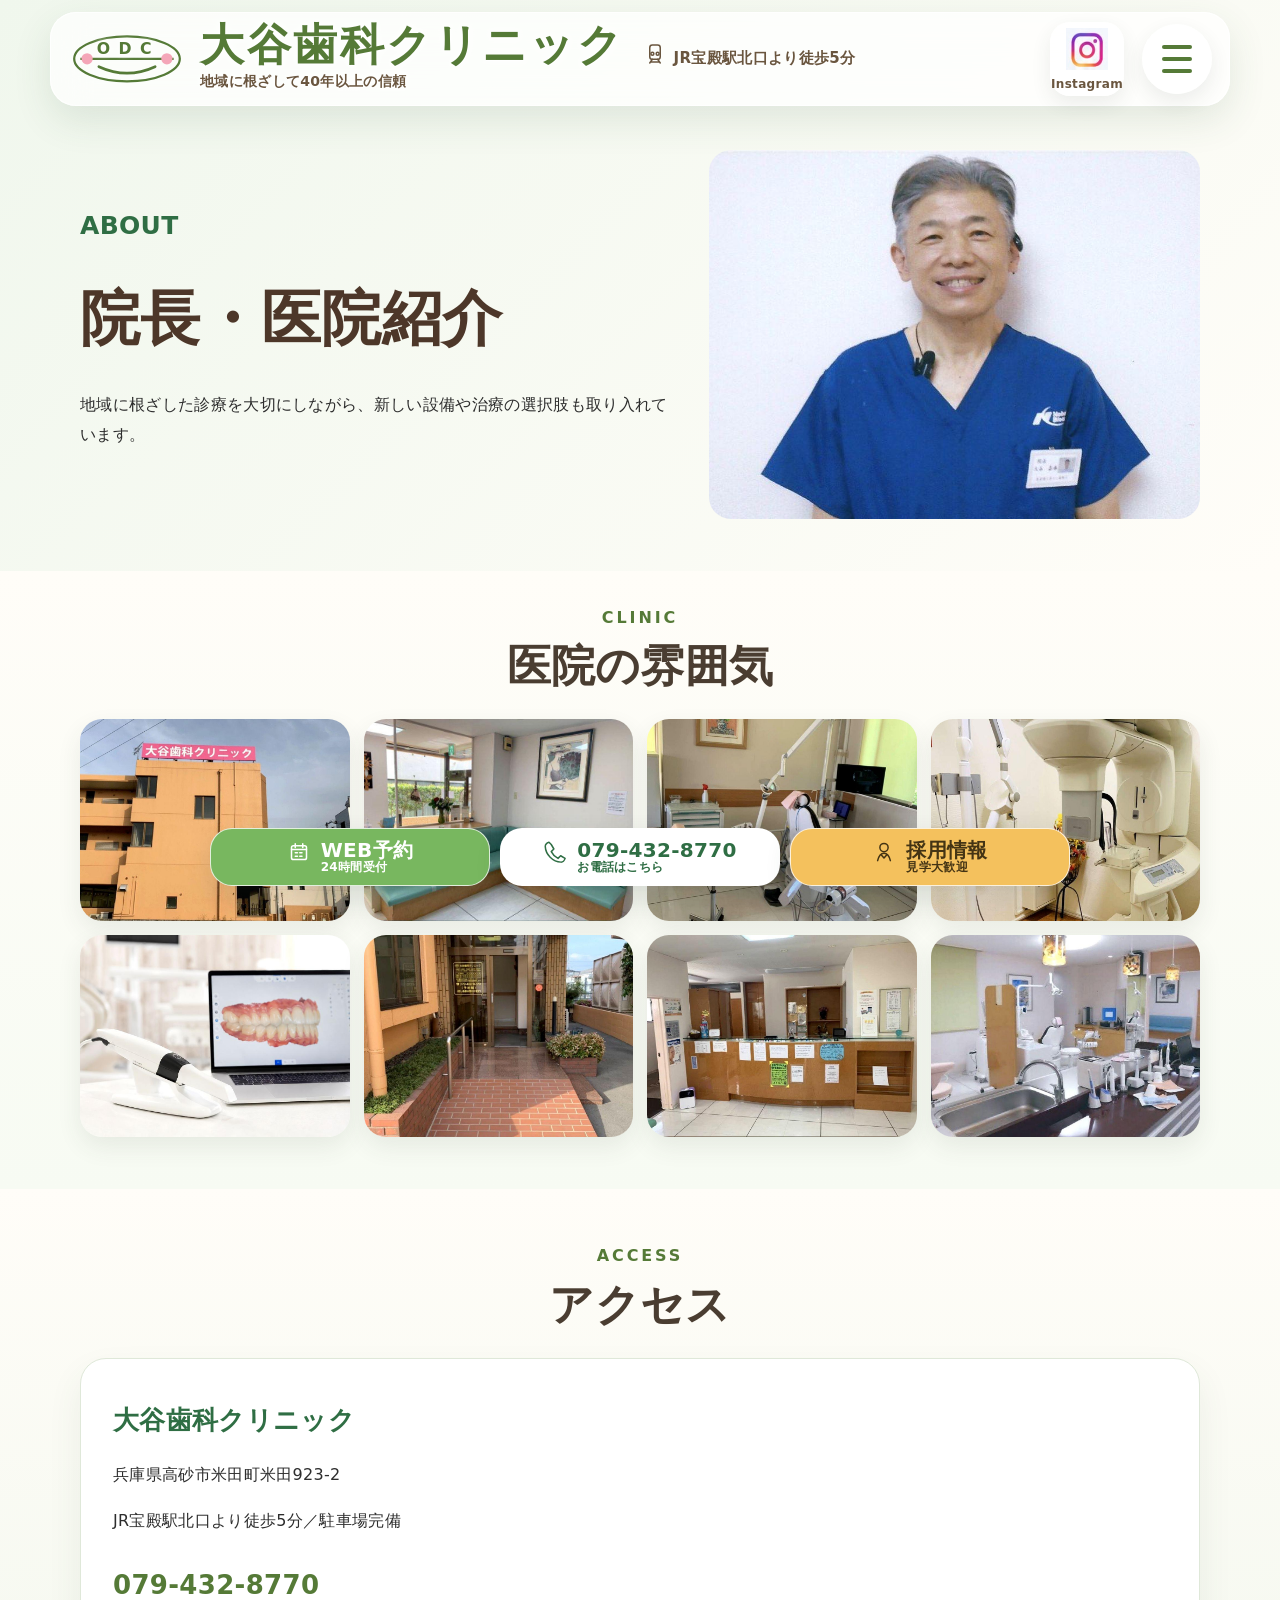
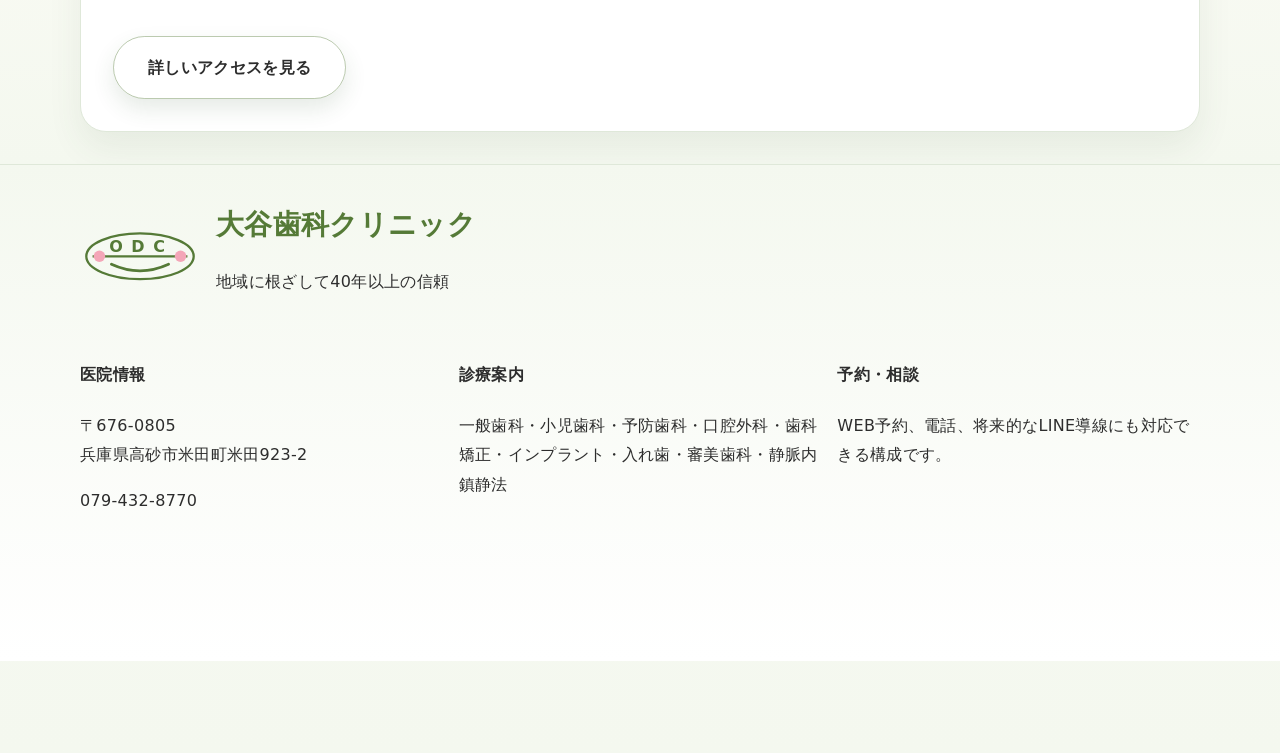
==== about.html @ 986c362d "Add files via upload" ====
<!doctype html><html lang="ja"><head><meta charset="utf-8"><meta name="viewport" content="width=device-width, initial-scale=1"><title>院長・医院紹介｜大谷歯科クリニック</title><link rel="stylesheet" href="style.css"><meta name="description" content="大谷歯科クリニック公式サイト。JR宝殿駅北口より徒歩5分、駐車場完備。"></head><body><div class="page"><header class="site-header" id="siteHeader"><div class="header-shell"><a class="brand" href="index.html"><svg class="odc-logo" viewBox="0 0 210 92" aria-label="ODCロゴ" role="img"><ellipse cx="105" cy="46" rx="94" ry="40" fill="none" stroke="currentColor" stroke-width="4"/><line x1="22" y1="46" x2="188" y2="46" stroke="currentColor" stroke-width="4"/><path d="M55 60 Q105 83 155 60" fill="none" stroke="currentColor" stroke-width="5" stroke-linecap="round"/><text x="51" y="38" font-size="28" font-weight="700" fill="currentColor" letter-spacing="15">ODC</text><circle cx="34" cy="46" r="10" fill="#f4a6b8"/><circle cx="176" cy="46" r="10" fill="#f4a6b8"/></svg><div class="brand-text"><strong>大谷歯科クリニック</strong><span>地域に根ざして40年以上の信頼</span></div></a><div class="header-access"><span class="mini-icon"><svg viewBox="0 0 64 64"><rect x="18" y="8" width="28" height="38" rx="7"/><circle cx="25" cy="31" r="4"/><circle cx="39" cy="31" r="4"/><path d="M22 53h20M25 46l-7 10M39 46l7 10"/></svg></span><span>JR宝殿駅北口より徒歩5分</span></div><a class="insta" href="https://www.instagram.com/otani_dentalclinic_kakogawa" target="_blank" rel="noopener"><img src="[data-uri]" alt="Instagram公式ロゴ"><span>Instagram</span></a><button class="menu-btn" type="button" aria-label="メニュー" onclick="document.body.classList.toggle('menu-open')"><span></span><span></span><span></span></button></div><nav class="drawer"><a href="index.html">トップ</a><a href="treatment.html">診療内容</a><a href="about.html">院長・医院紹介</a><a href="recruit.html">採用情報</a><a href="access.html">アクセス</a><a href="reservation.html">WEB予約</a></nav></header><section class="sub-hero"><div class="wrap"><div><p class="eyebrow">ABOUT</p><h1>院長・医院紹介</h1><p>地域に根ざした診療を大切にしながら、新しい設備や治療の選択肢も取り入れています。</p></div><img src="[data-uri]" alt="院長写真"></div></section><section class="photo-strip"><div class="wrap"><div class="section-head"><p>CLINIC</p><h2>医院の雰囲気</h2></div><div class="photo-grid"><img src="[data-uri]" alt="院内・外観写真"><img src="[data-uri]" alt="院内・外観写真"><img src="[data-uri]" alt="院内・外観写真"><img src="[data-uri]" alt="院内・外観写真"><img src="[data-uri]" alt="院内・外観写真"><img src="[data-uri]" alt="院内・外観写真"><img src="[data-uri]" alt="院内・外観写真"><img src="[data-uri]" alt="院内・外観写真"></div></div></section><section class="map-section final-map"><div class="section-head"><p>ACCESS</p><h2>アクセス</h2></div><div class="map-card"><div class="map-info"><h3>大谷歯科クリニック</h3><p>兵庫県高砂市米田町米田923-2</p><p>JR宝殿駅北口より徒歩5分／駐車場完備</p><p class="tel-line">079-432-8770</p><a class="soft-btn" href="access.html">詳しいアクセスを見る</a></div><div class="map-embed"><iframe title="大谷歯科クリニック Googleマップ" src="https://www.google.com/maps?q=%E5%A4%A7%E8%B0%B7%E6%AD%AF%E7%A7%91%E3%82%AF%E3%83%AA%E3%83%8B%E3%83%83%E3%82%AF%20%E9%AB%98%E7%A0%82%E5%B8%82%E7%B1%B3%E7%94%B0%E7%94%BA%E7%B1%B3%E7%94%B0923-2&output=embed" loading="lazy" referrerpolicy="no-referrer-when-downgrade"></iframe></div></div></section><footer class="footer"><div class="footer-brand"><svg class="odc-logo" viewBox="0 0 210 92" aria-label="ODCロゴ" role="img"><ellipse cx="105" cy="46" rx="94" ry="40" fill="none" stroke="currentColor" stroke-width="4"/><line x1="22" y1="46" x2="188" y2="46" stroke="currentColor" stroke-width="4"/><path d="M55 60 Q105 83 155 60" fill="none" stroke="currentColor" stroke-width="5" stroke-linecap="round"/><text x="51" y="38" font-size="28" font-weight="700" fill="currentColor" letter-spacing="15">ODC</text><circle cx="34" cy="46" r="10" fill="#f4a6b8"/><circle cx="176" cy="46" r="10" fill="#f4a6b8"/></svg><div><strong>大谷歯科クリニック</strong><p>地域に根ざして40年以上の信頼</p></div></div><div class="footer-grid"><div><h4>医院情報</h4><p>〒676-0805<br>兵庫県高砂市米田町米田923-2</p><p>079-432-8770</p></div><div><h4>診療案内</h4><p>一般歯科・小児歯科・予防歯科・口腔外科・歯科矯正・インプラント・入れ歯・審美歯科・静脈内鎮静法</p></div><div><h4>予約・相談</h4><p>WEB予約、電話、将来的なLINE導線にも対応できる構成です。</p></div></div></footer><div class="fixed-cta"><a class="cta-pill reserve" href="reservation.html"><span class="cta-icon"><svg viewBox="0 0 64 64"><rect x="12" y="15" width="40" height="37" rx="5"/><path d="M12 25h40M22 10v10M42 10v10M22 34h6M34 34h6M22 43h6M34 43h6"/></svg></span><span><b>WEB予約</b><small>24時間受付</small></span></a><a class="cta-pill phone" href="tel:0794328770"><span class="cta-icon"><svg viewBox="0 0 64 64"><path d="M22 12l7 12-7 7c4 8 10 14 18 18l7-7 12 7c-2 6-5 10-11 10-22-1-41-20-42-42 0-6 4-9 10-11z"/></svg></span><span><b>079-432-8770</b><small>お電話はこちら</small></span></a><a class="cta-pill recruit" href="recruit.html"><span class="cta-icon"><svg viewBox="0 0 64 64"><circle cx="32" cy="20" r="11"/><path d="M15 55c3-13 10-20 17-20s14 7 17 20"/><path d="M25 40l7 8 7-8"/></svg></span><span><b>採用情報</b><small>見学大歓迎</small></span></a></div></div><script src="script.js"></script></body></html>
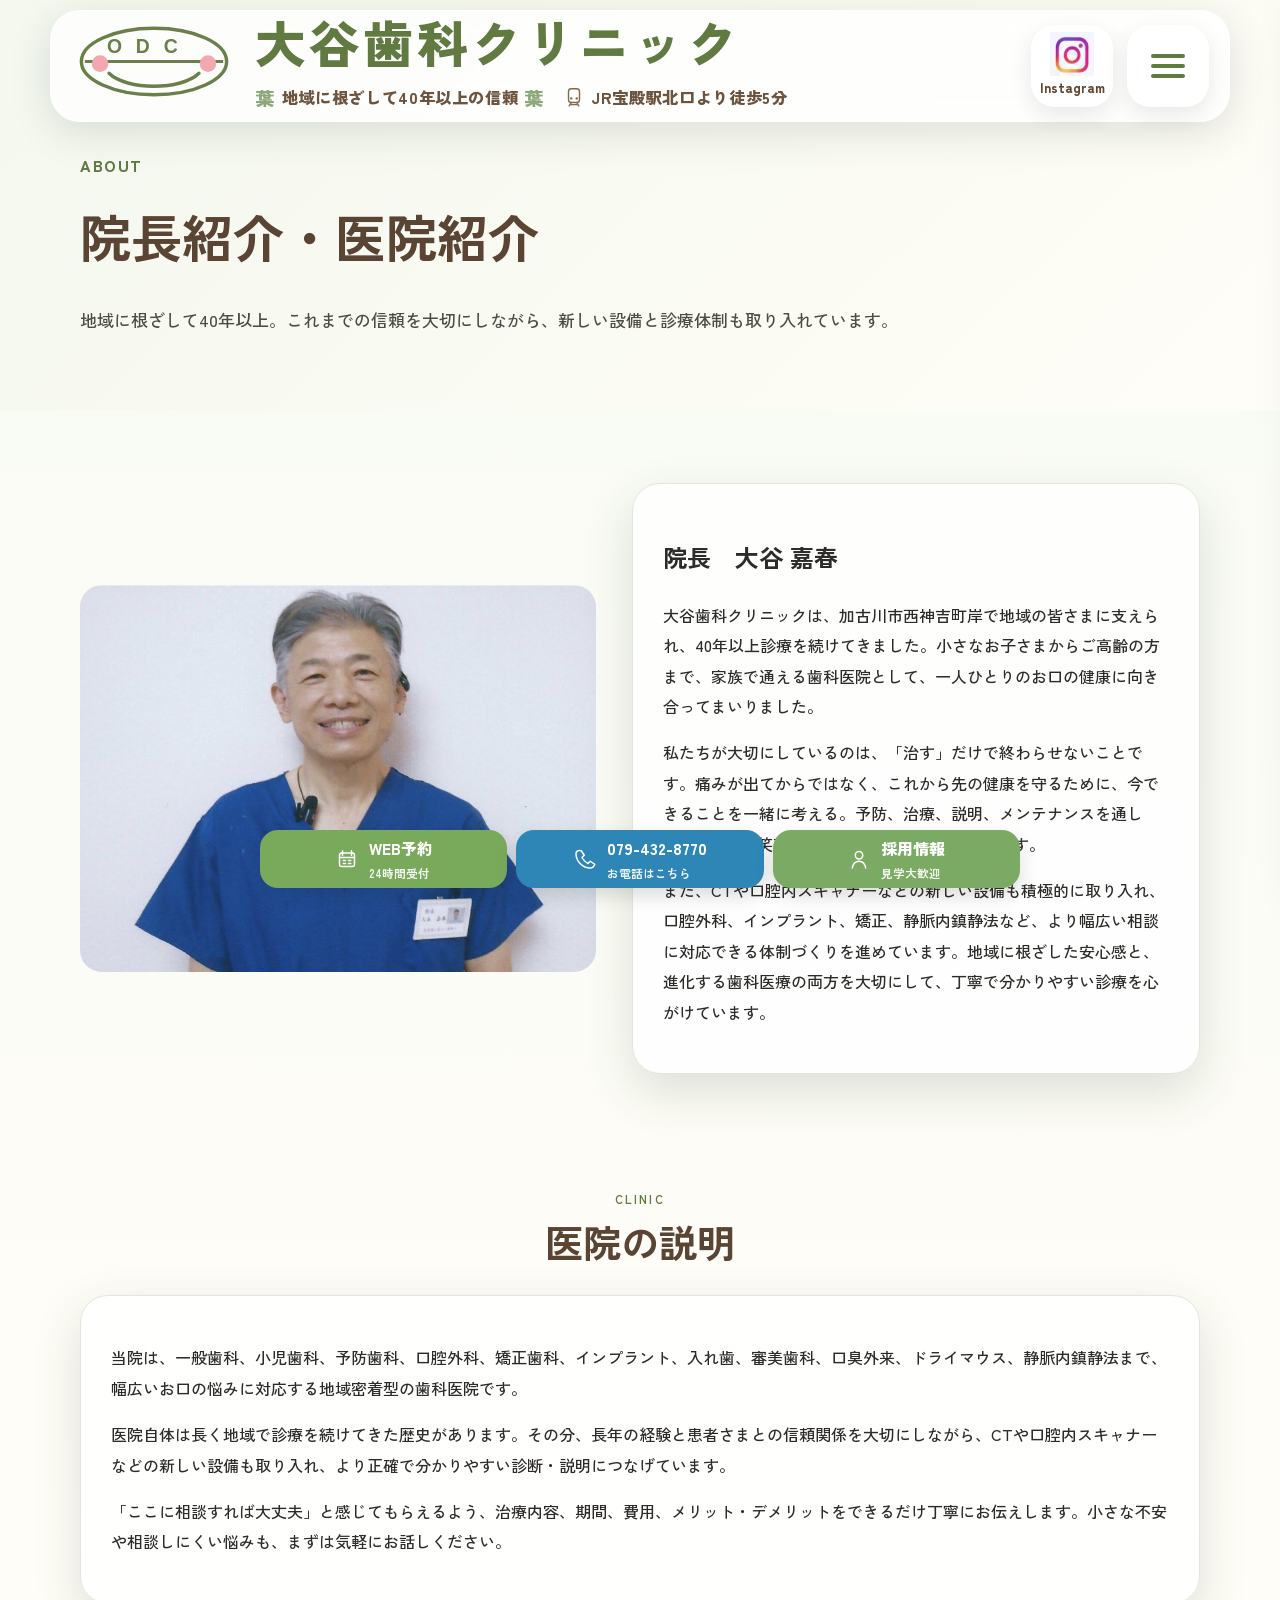
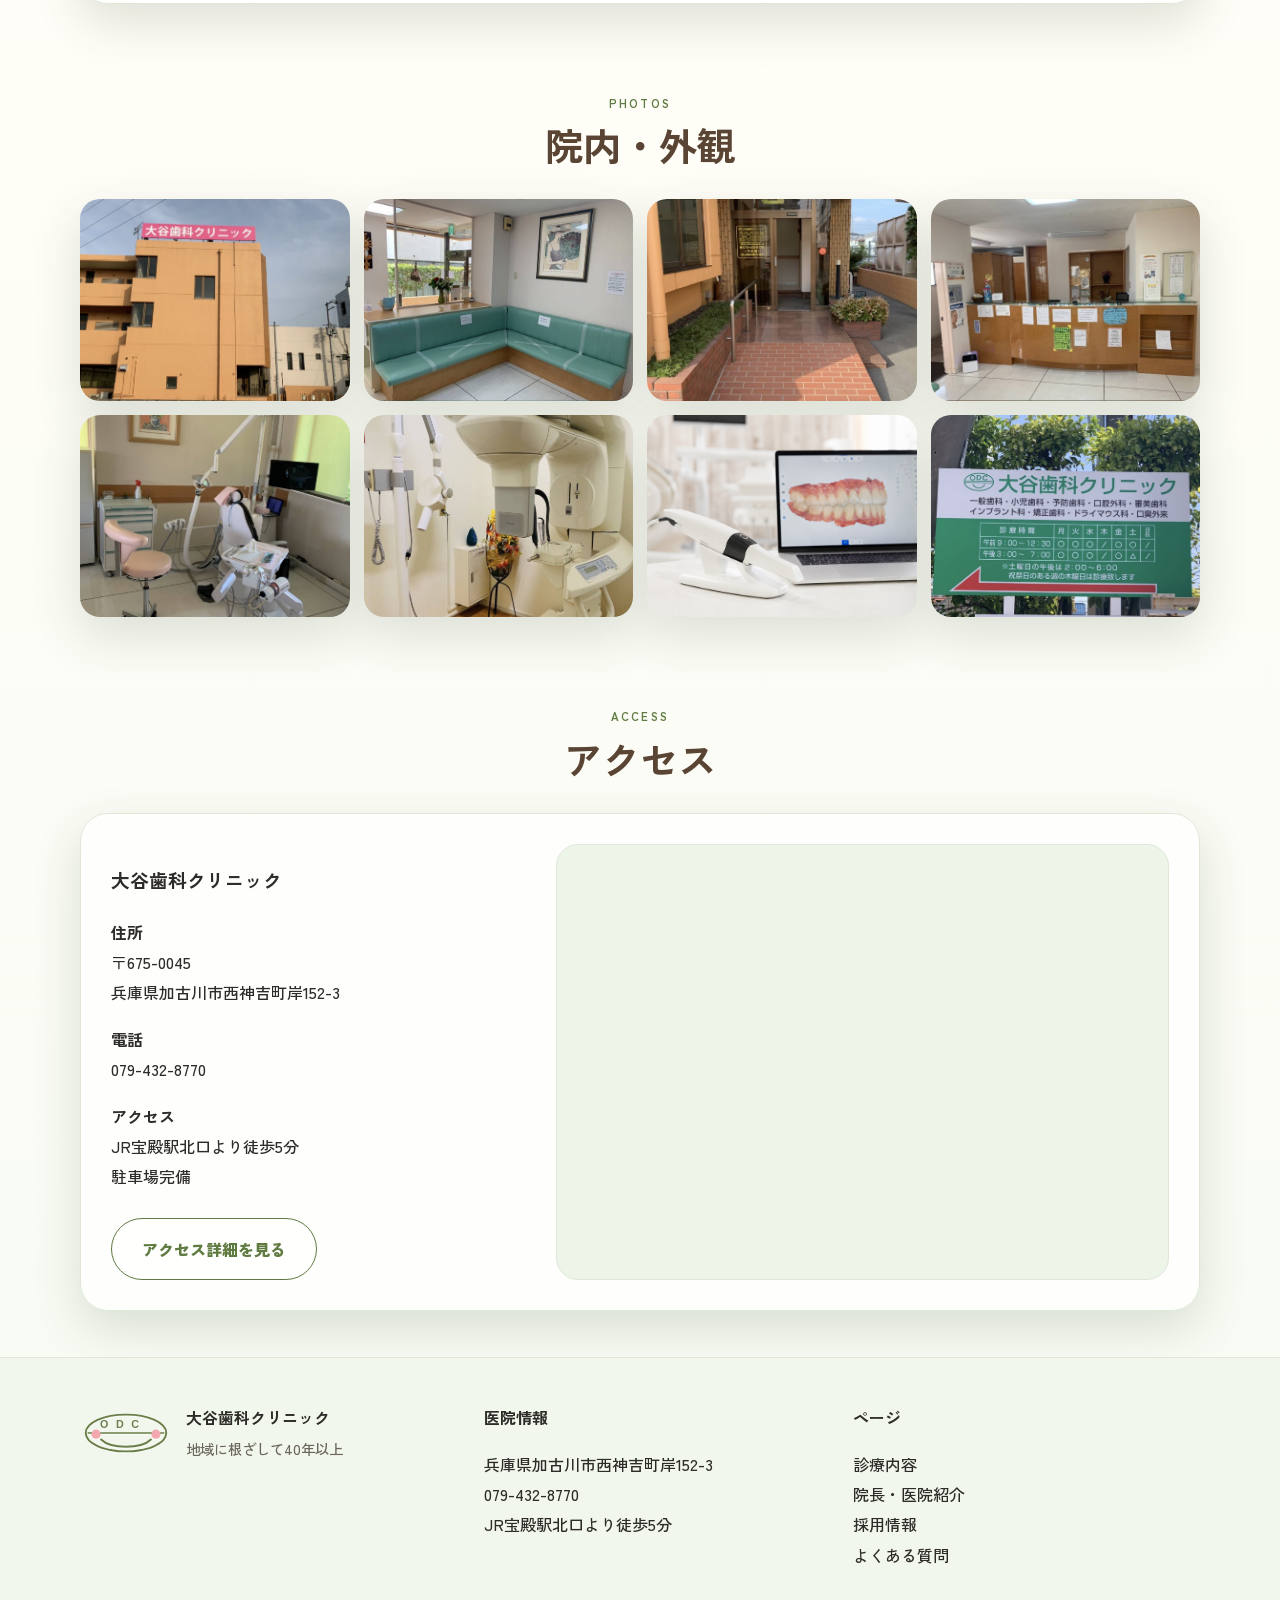
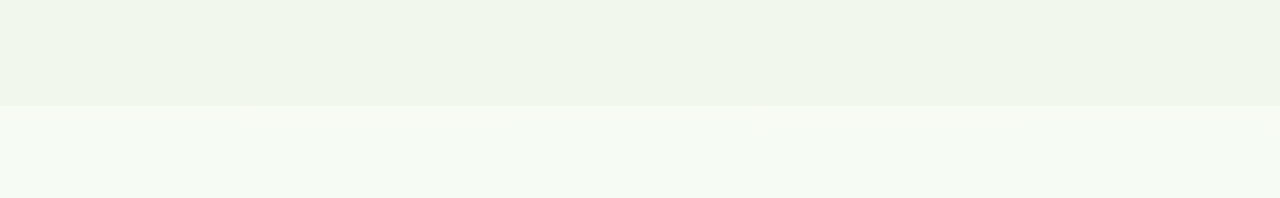
==== commit 7fbc8f59: "Add files via upload" ====
--- a/about.html
+++ b/about.html
@@ -1 +1,65 @@
-<!doctype html><html lang="ja"><head><meta charset="utf-8"><meta name="viewport" content="width=device-width, initial-scale=1"><title>院長・医院紹介｜大谷歯科クリニック</title><link rel="stylesheet" href="style.css"><meta name="description" content="大谷歯科クリニック公式サイト。JR宝殿駅北口より徒歩5分、駐車場完備。"></head><body><div class="page"><header class="site-header" id="siteHeader"><div class="header-shell"><a class="brand" href="index.html"><svg class="odc-logo" viewBox="0 0 210 92" aria-label="ODCロゴ" role="img"><ellipse cx="105" cy="46" rx="94" ry="40" fill="none" stroke="currentColor" stroke-width="4"/><line x1="22" y1="46" x2="188" y2="46" stroke="currentColor" stroke-width="4"/><path d="M55 60 Q105 83 155 60" fill="none" stroke="currentColor" stroke-width="5" stroke-linecap="round"/><text x="51" y="38" font-size="28" font-weight="700" fill="currentColor" letter-spacing="15">ODC</text><circle cx="34" cy="46" r="10" fill="#f4a6b8"/><circle cx="176" cy="46" r="10" fill="#f4a6b8"/></svg><div class="brand-text"><strong>大谷歯科クリニック</strong><span>地域に根ざして40年以上の信頼</span></div></a><div class="header-access"><span class="mini-icon"><svg viewBox="0 0 64 64"><rect x="18" y="8" width="28" height="38" rx="7"/><circle cx="25" cy="31" r="4"/><circle cx="39" cy="31" r="4"/><path d="M22 53h20M25 46l-7 10M39 46l7 10"/></svg></span><span>JR宝殿駅北口より徒歩5分</span></div><a class="insta" href="https://www.instagram.com/otani_dentalclinic_kakogawa" target="_blank" rel="noopener"><img src="[data-uri]" alt="Instagram公式ロゴ"><span>Instagram</span></a><button class="menu-btn" type="button" aria-label="メニュー" onclick="document.body.classList.toggle('menu-open')"><span></span><span></span><span></span></button></div><nav class="drawer"><a href="index.html">トップ</a><a href="treatment.html">診療内容</a><a href="about.html">院長・医院紹介</a><a href="recruit.html">採用情報</a><a href="access.html">アクセス</a><a href="reservation.html">WEB予約</a></nav></header><section class="sub-hero"><div class="wrap"><div><p class="eyebrow">ABOUT</p><h1>院長・医院紹介</h1><p>地域に根ざした診療を大切にしながら、新しい設備や治療の選択肢も取り入れています。</p></div><img src="[data-uri]" alt="院長写真"></div></section><section class="photo-strip"><div class="wrap"><div class="section-head"><p>CLINIC</p><h2>医院の雰囲気</h2></div><div class="photo-grid"><img src="[data-uri]" alt="院内・外観写真"><img src="[data-uri]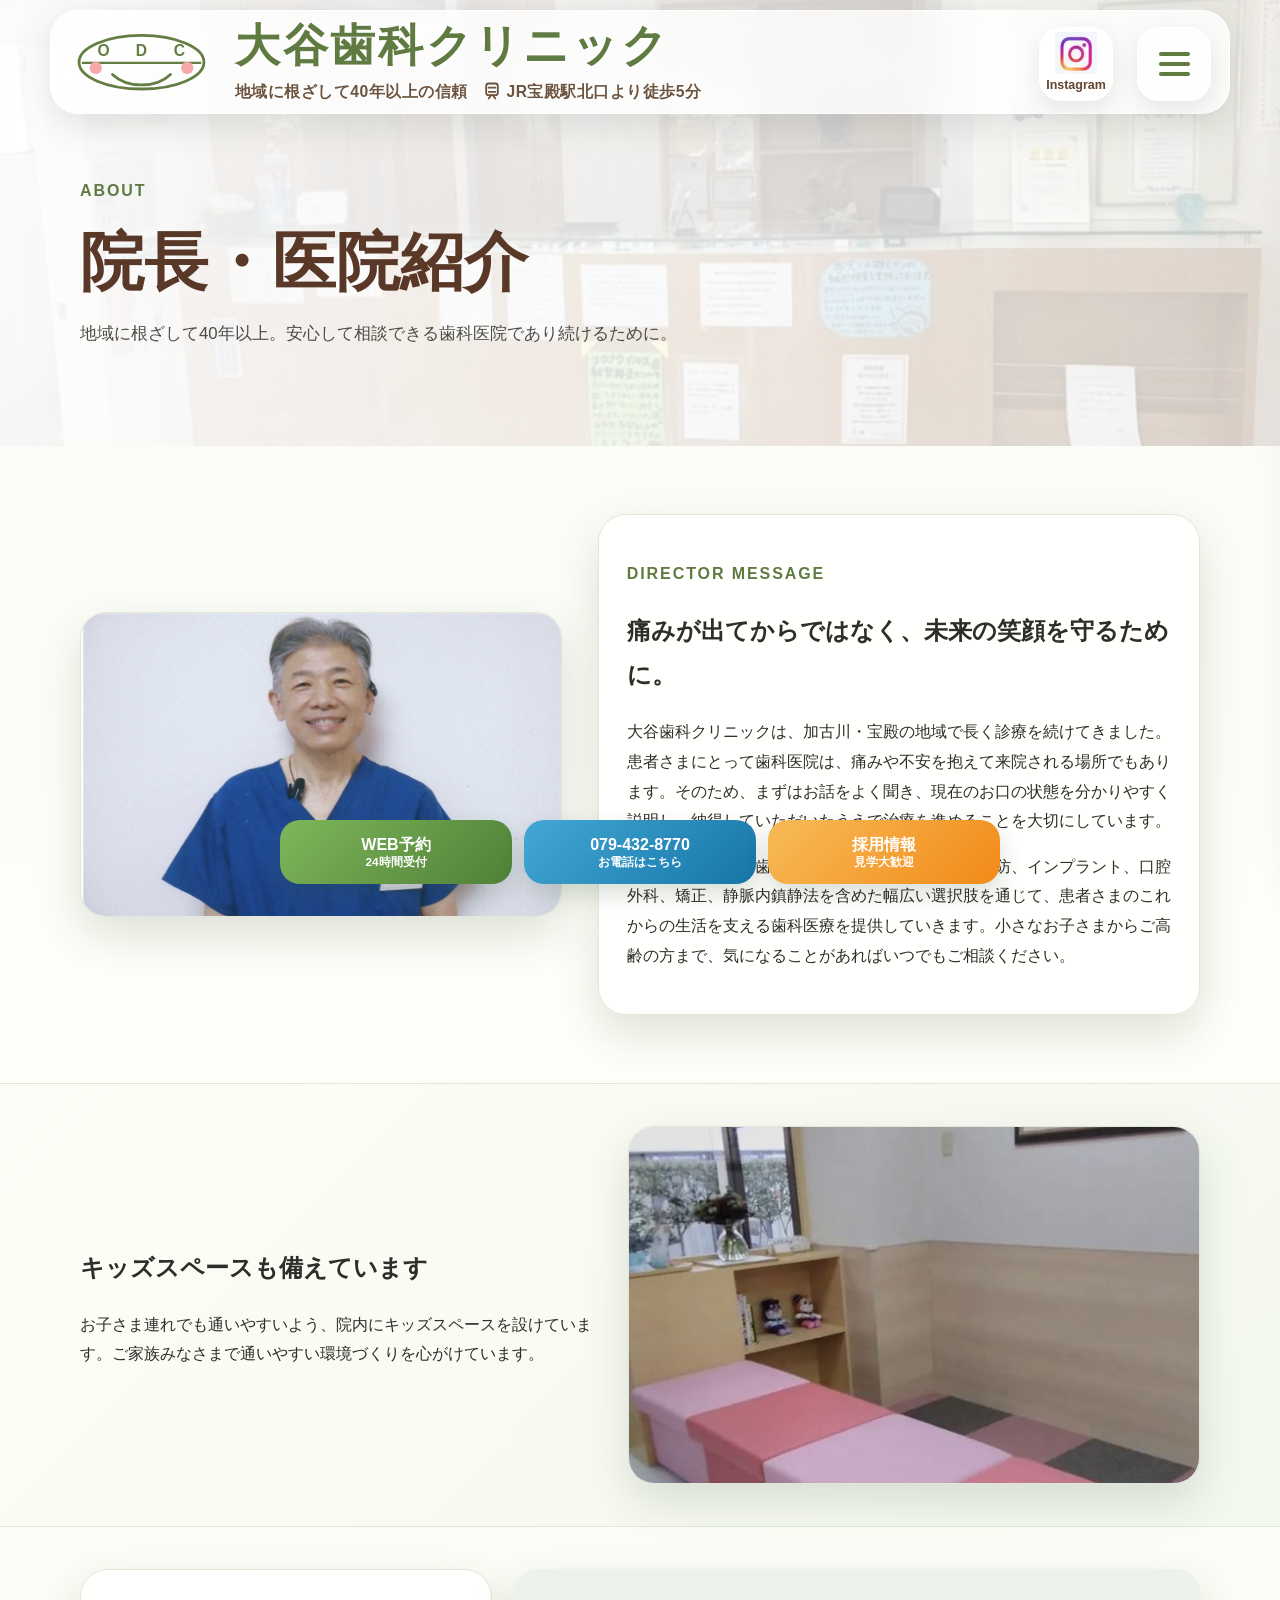
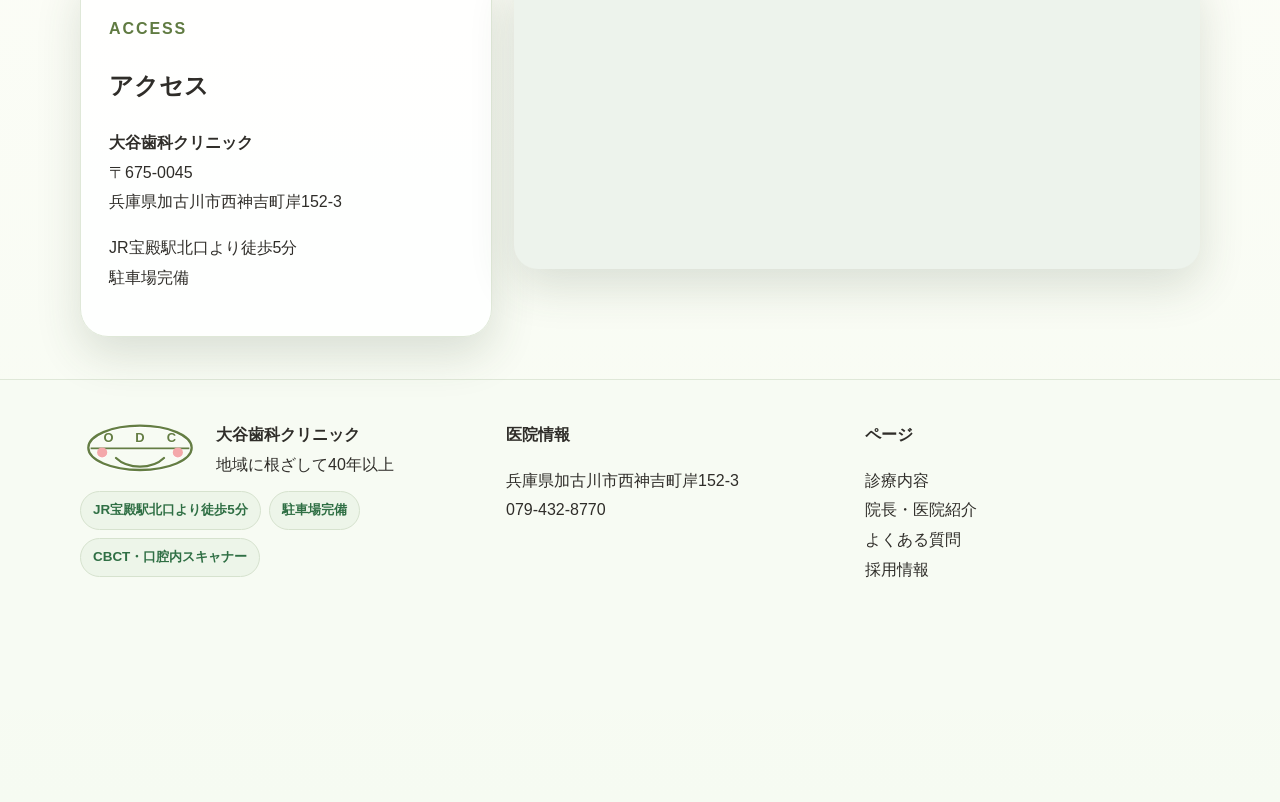
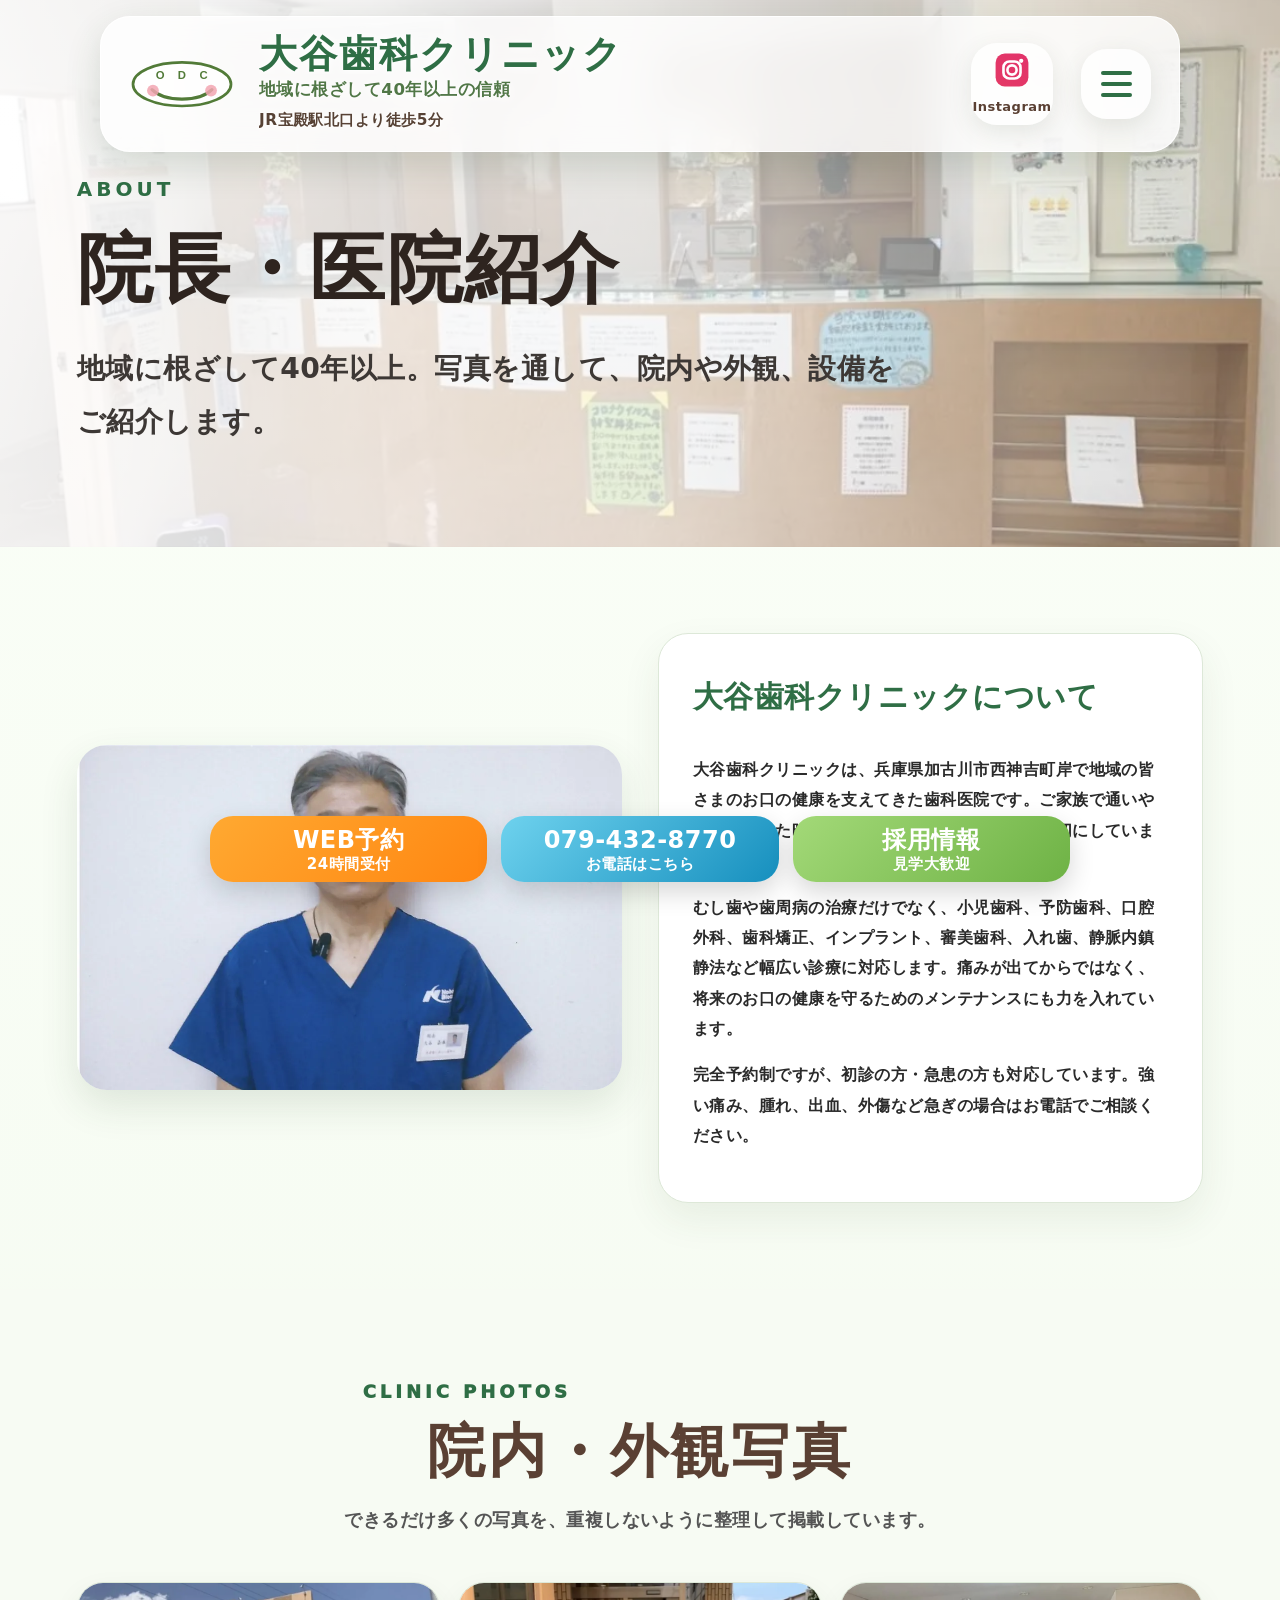
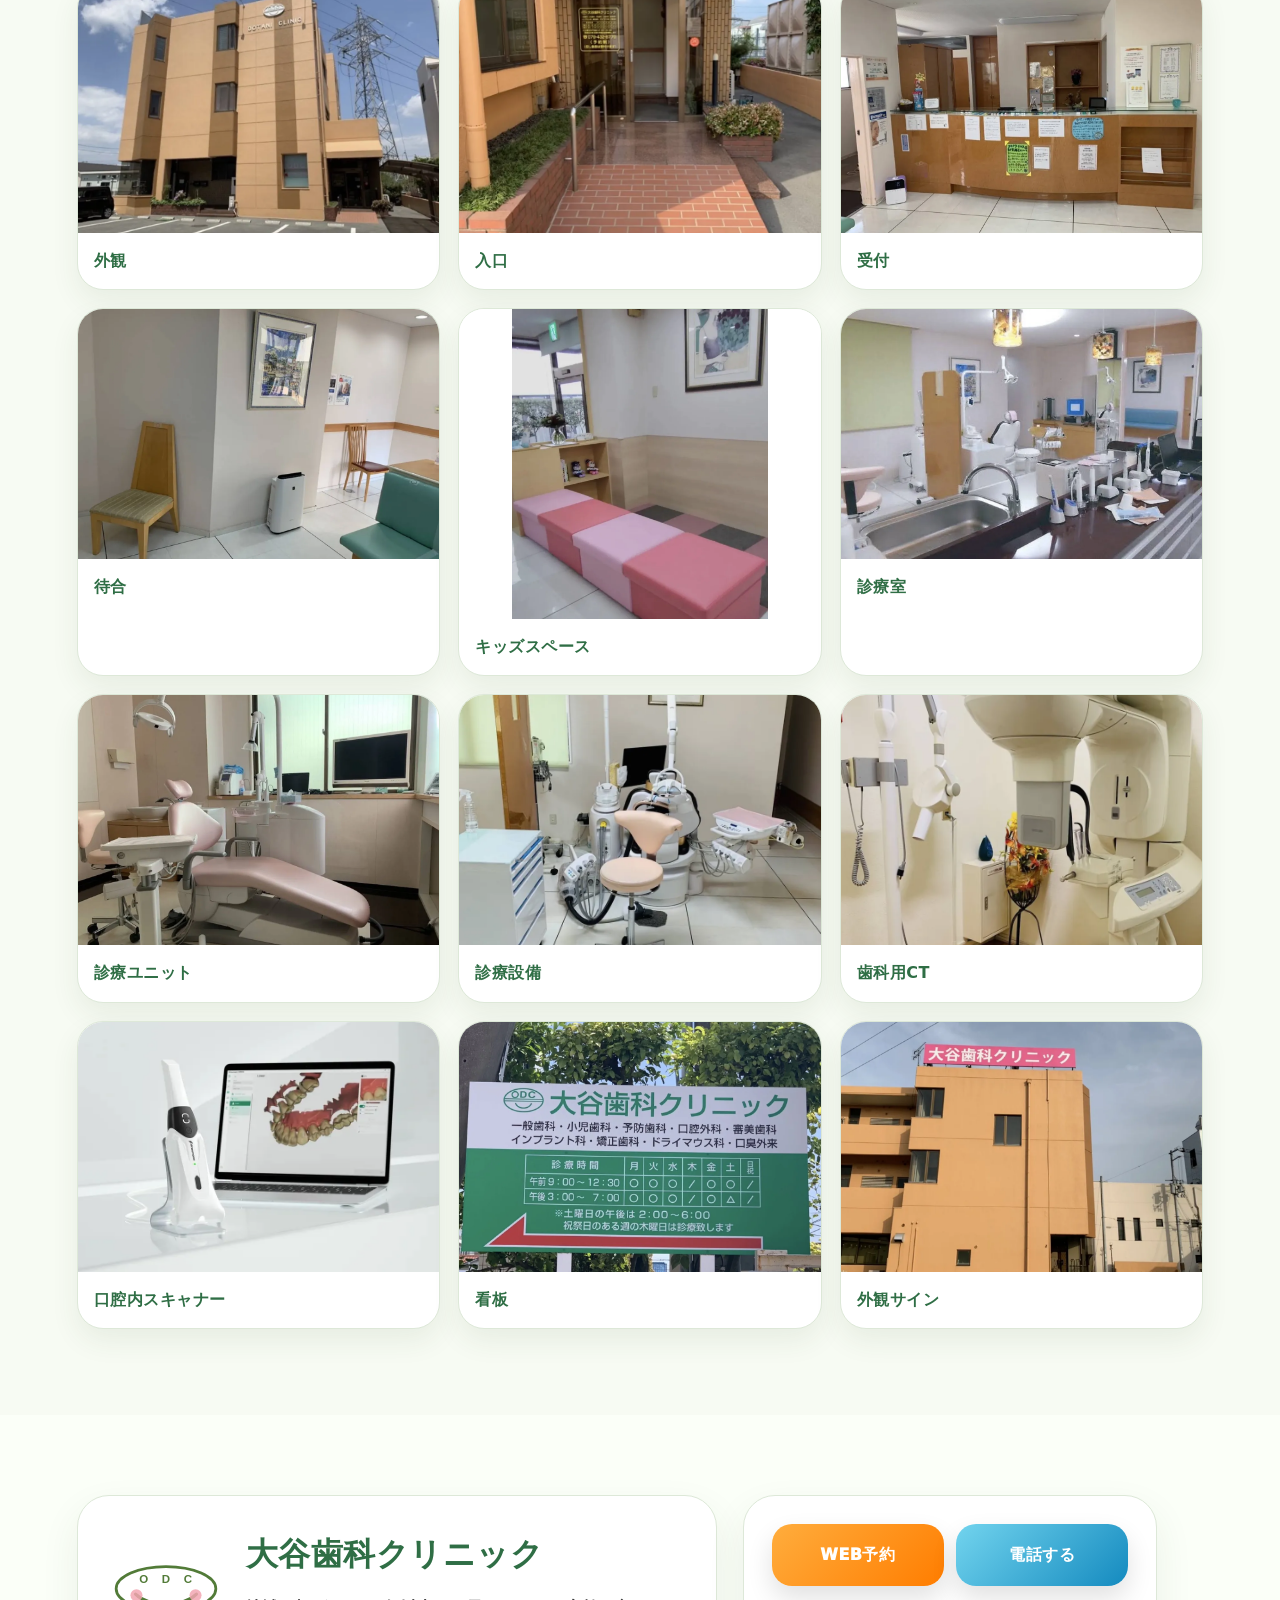
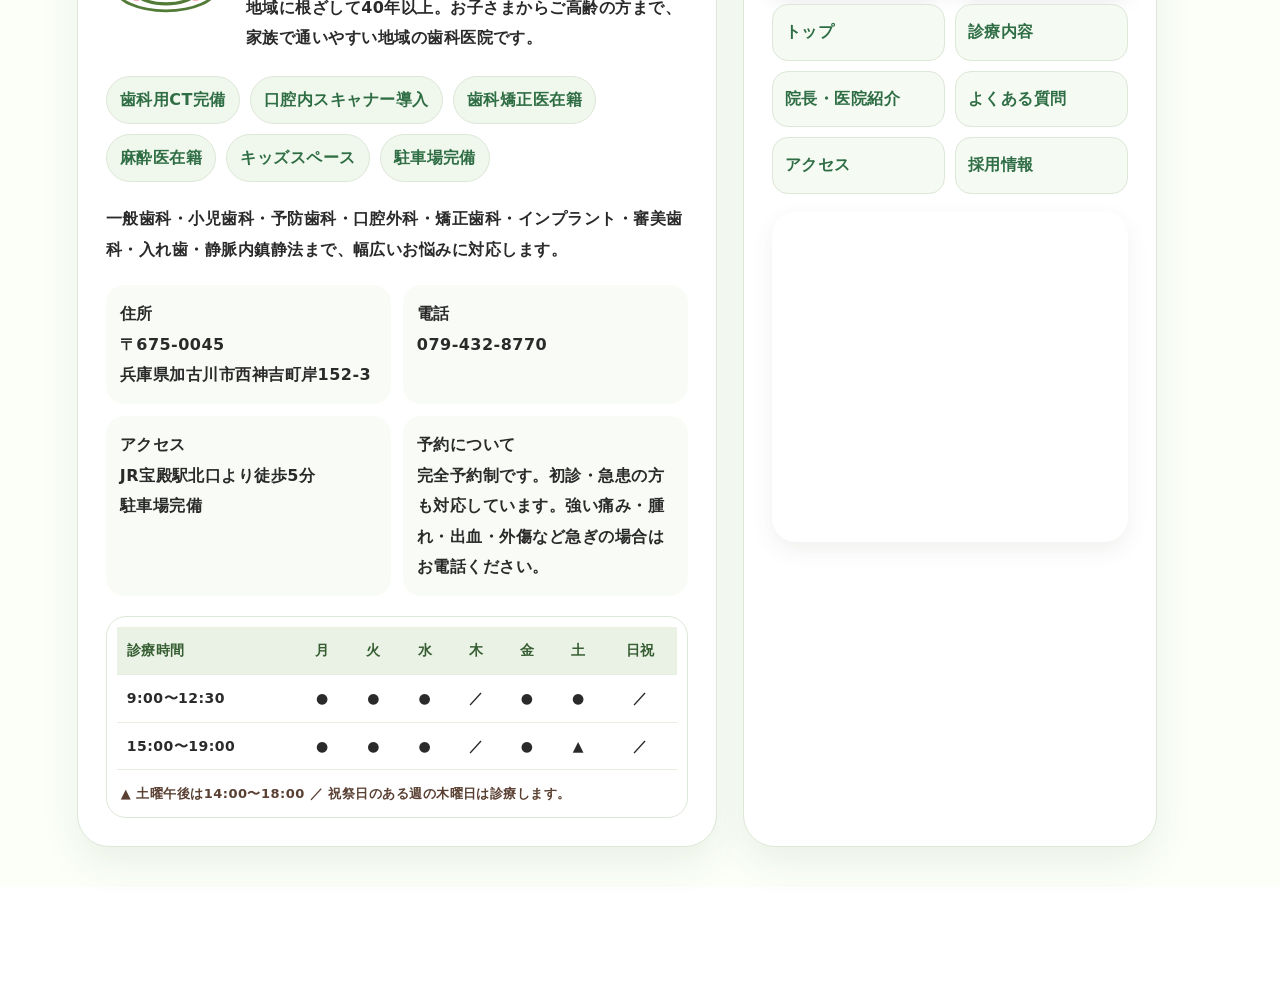
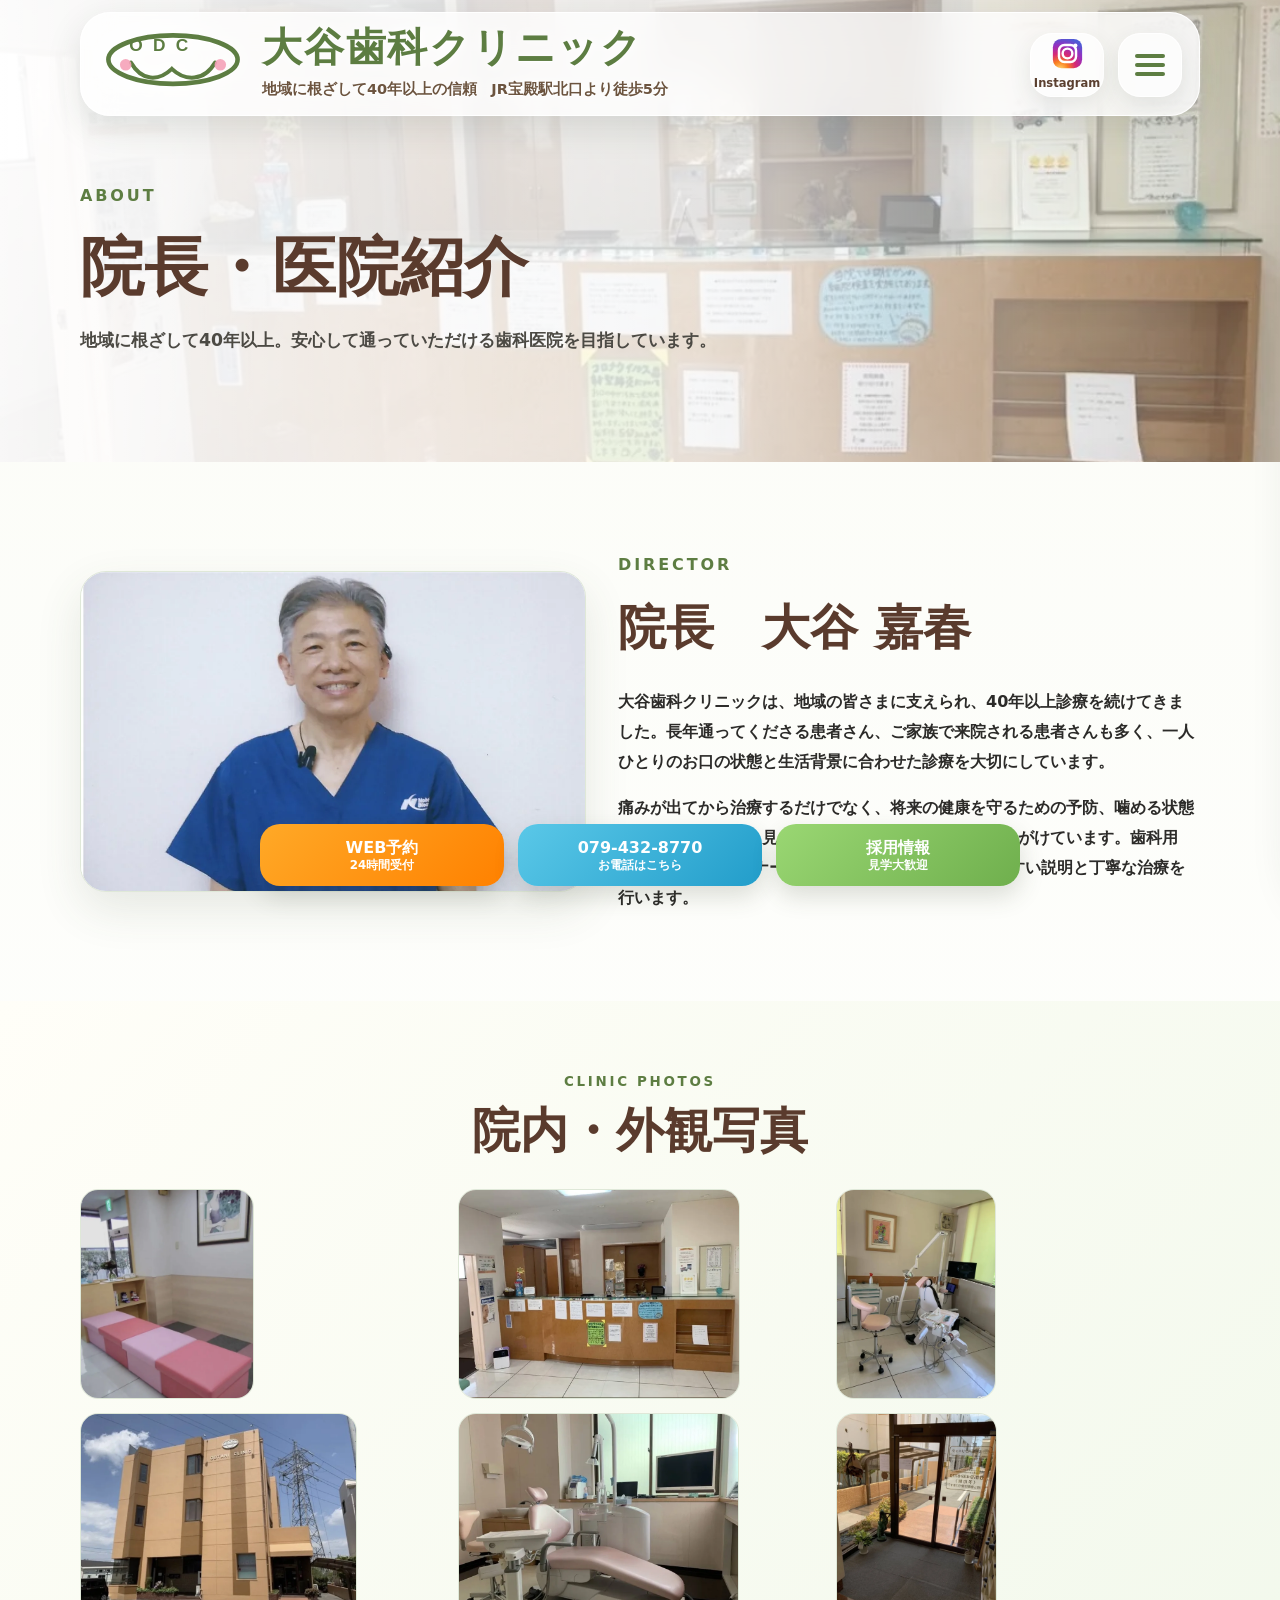
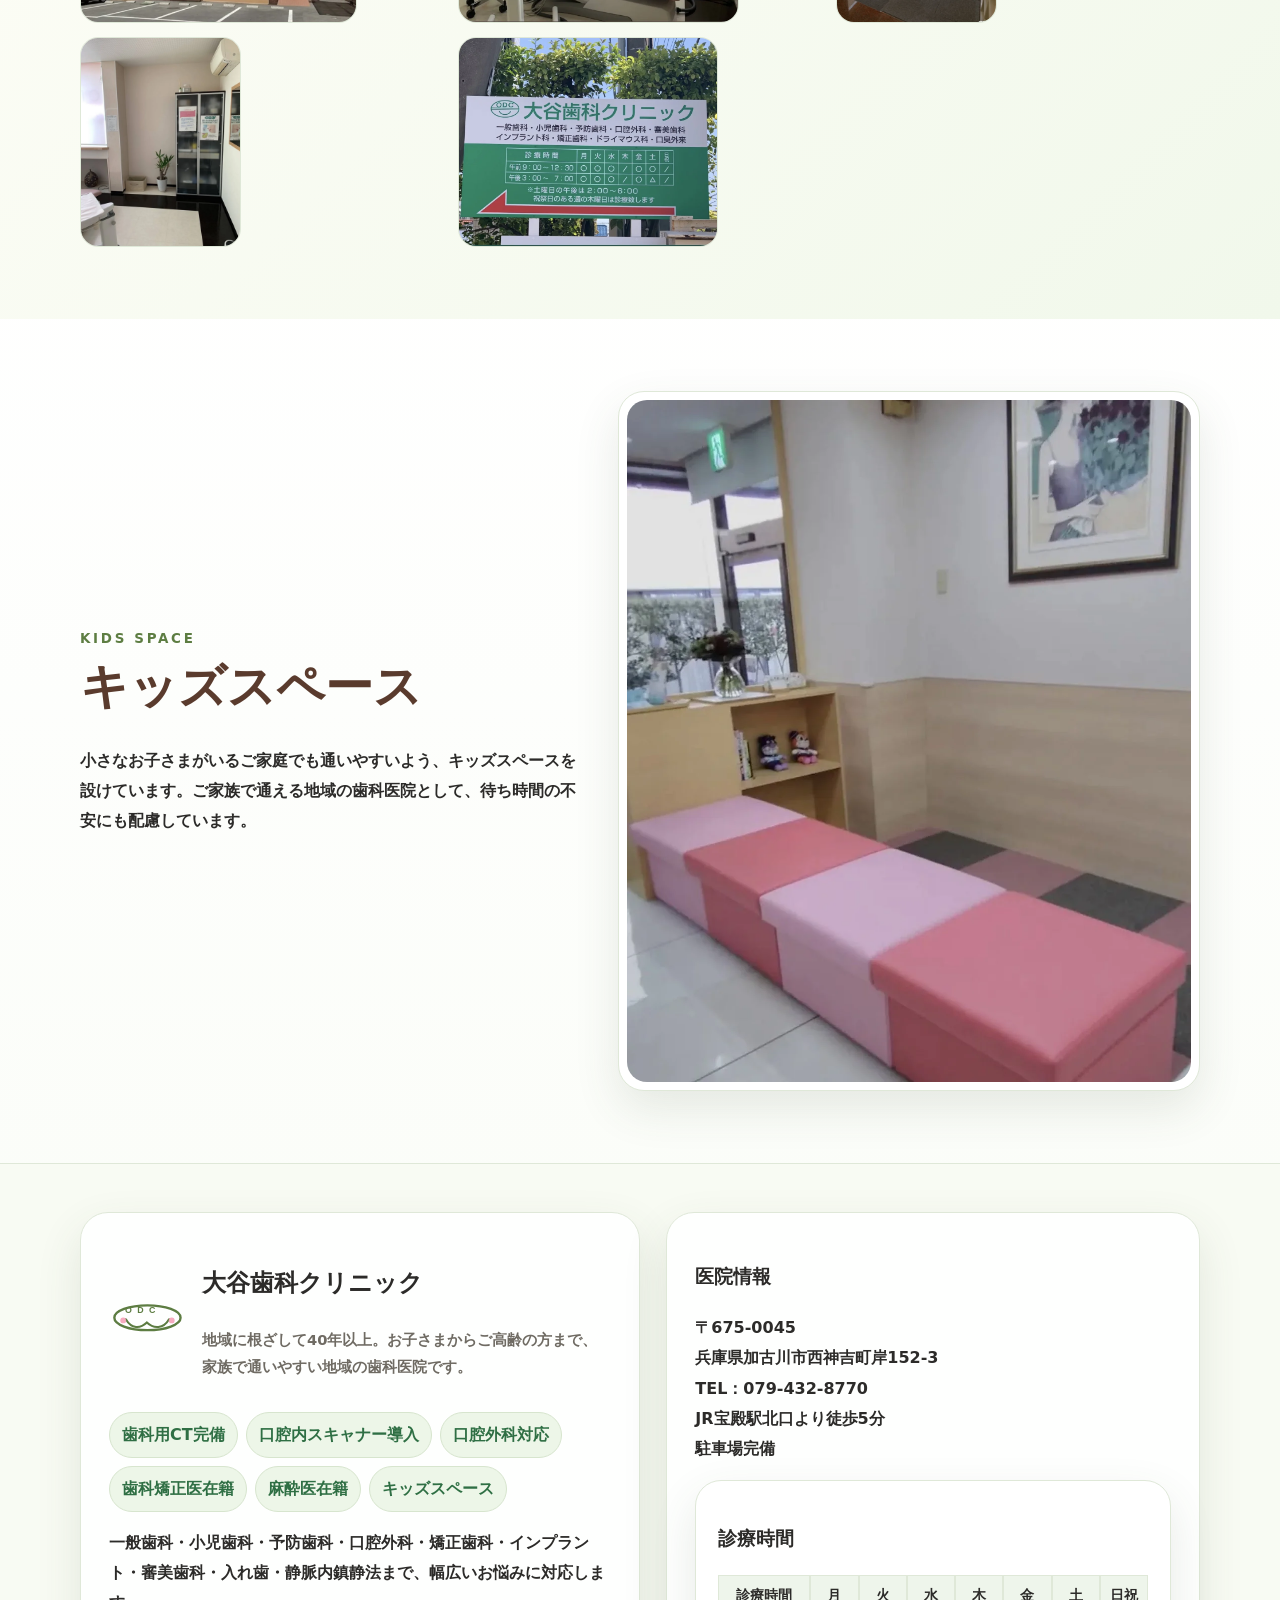
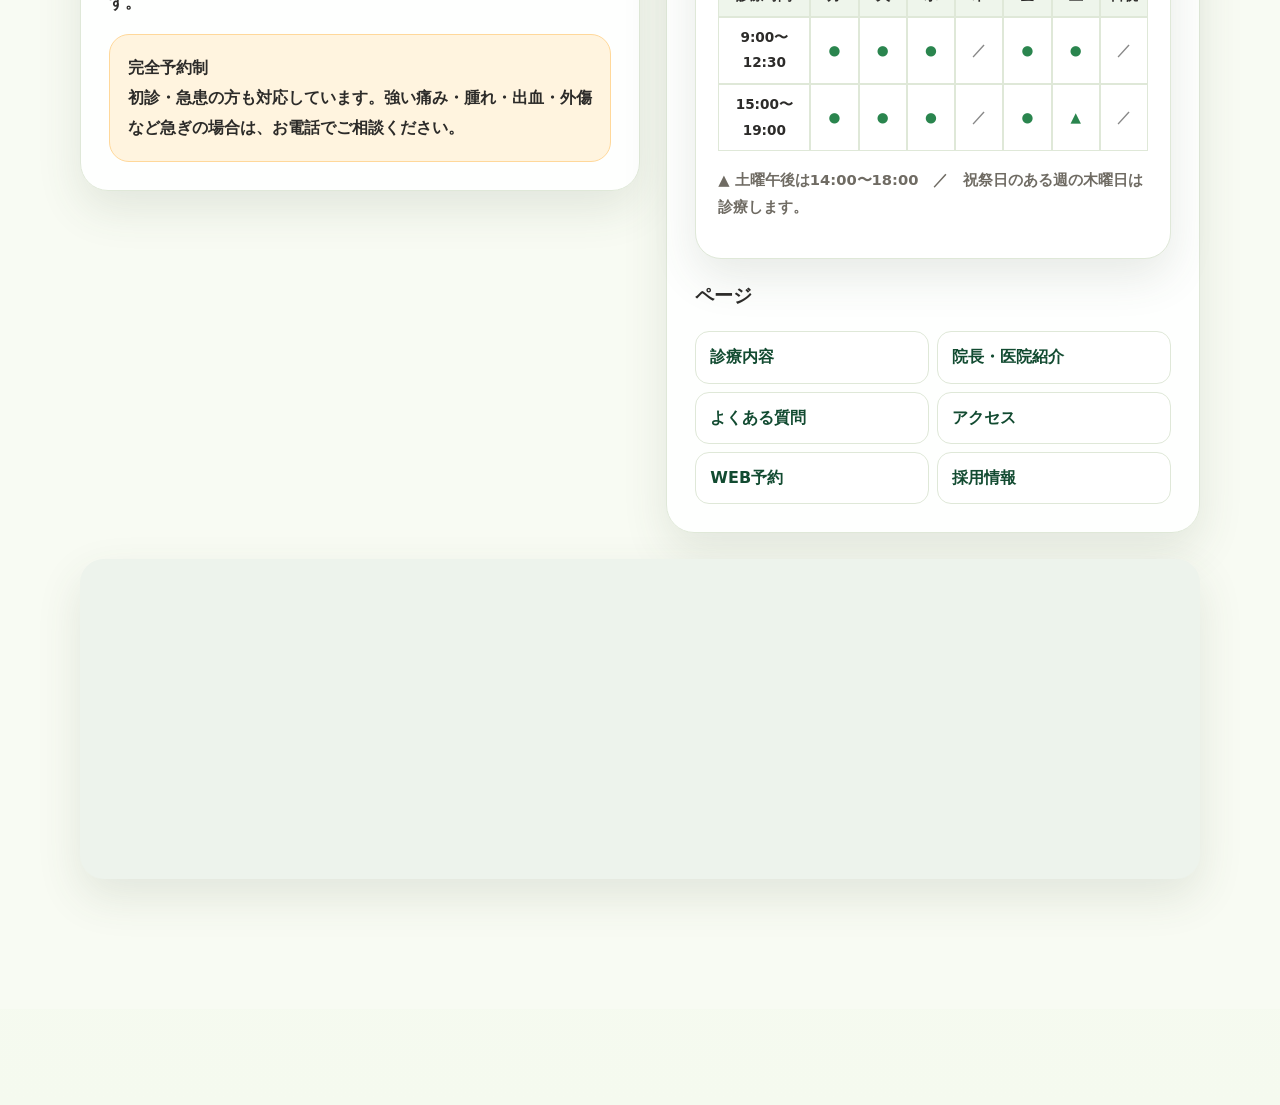
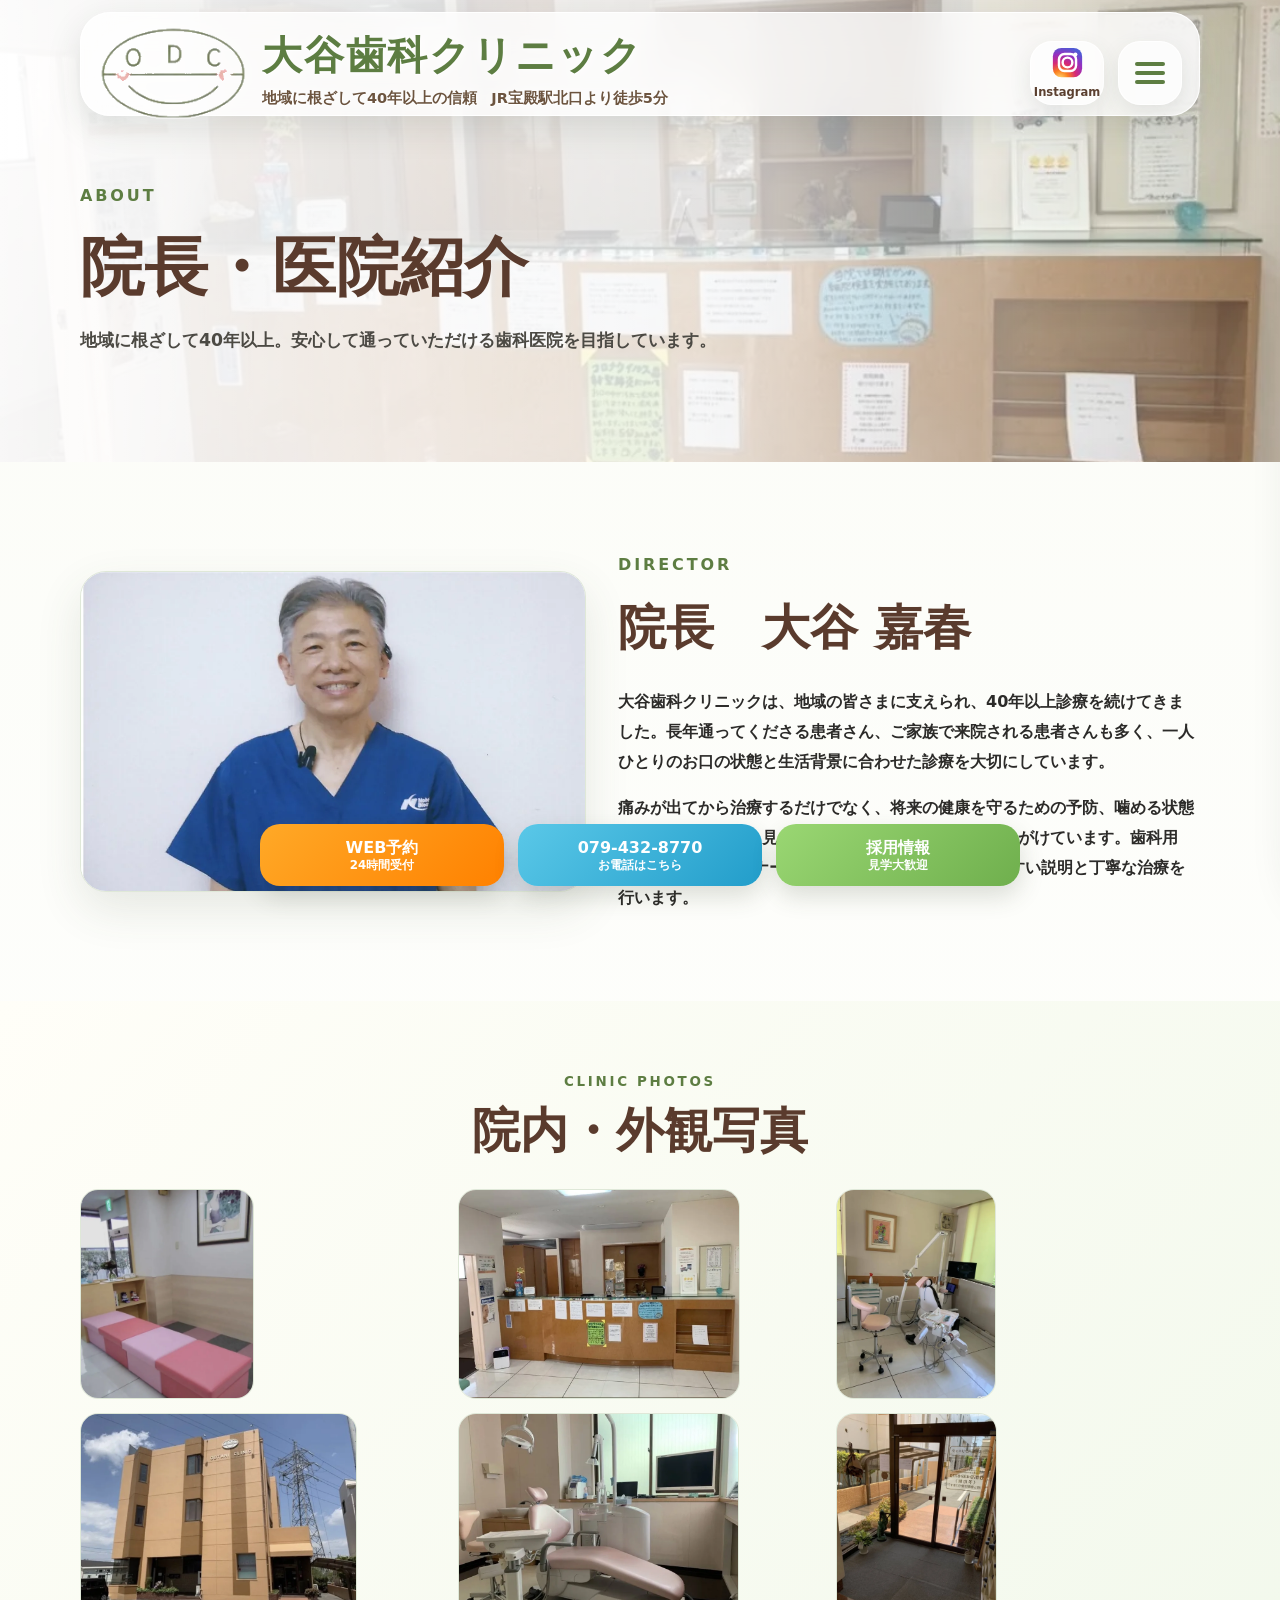
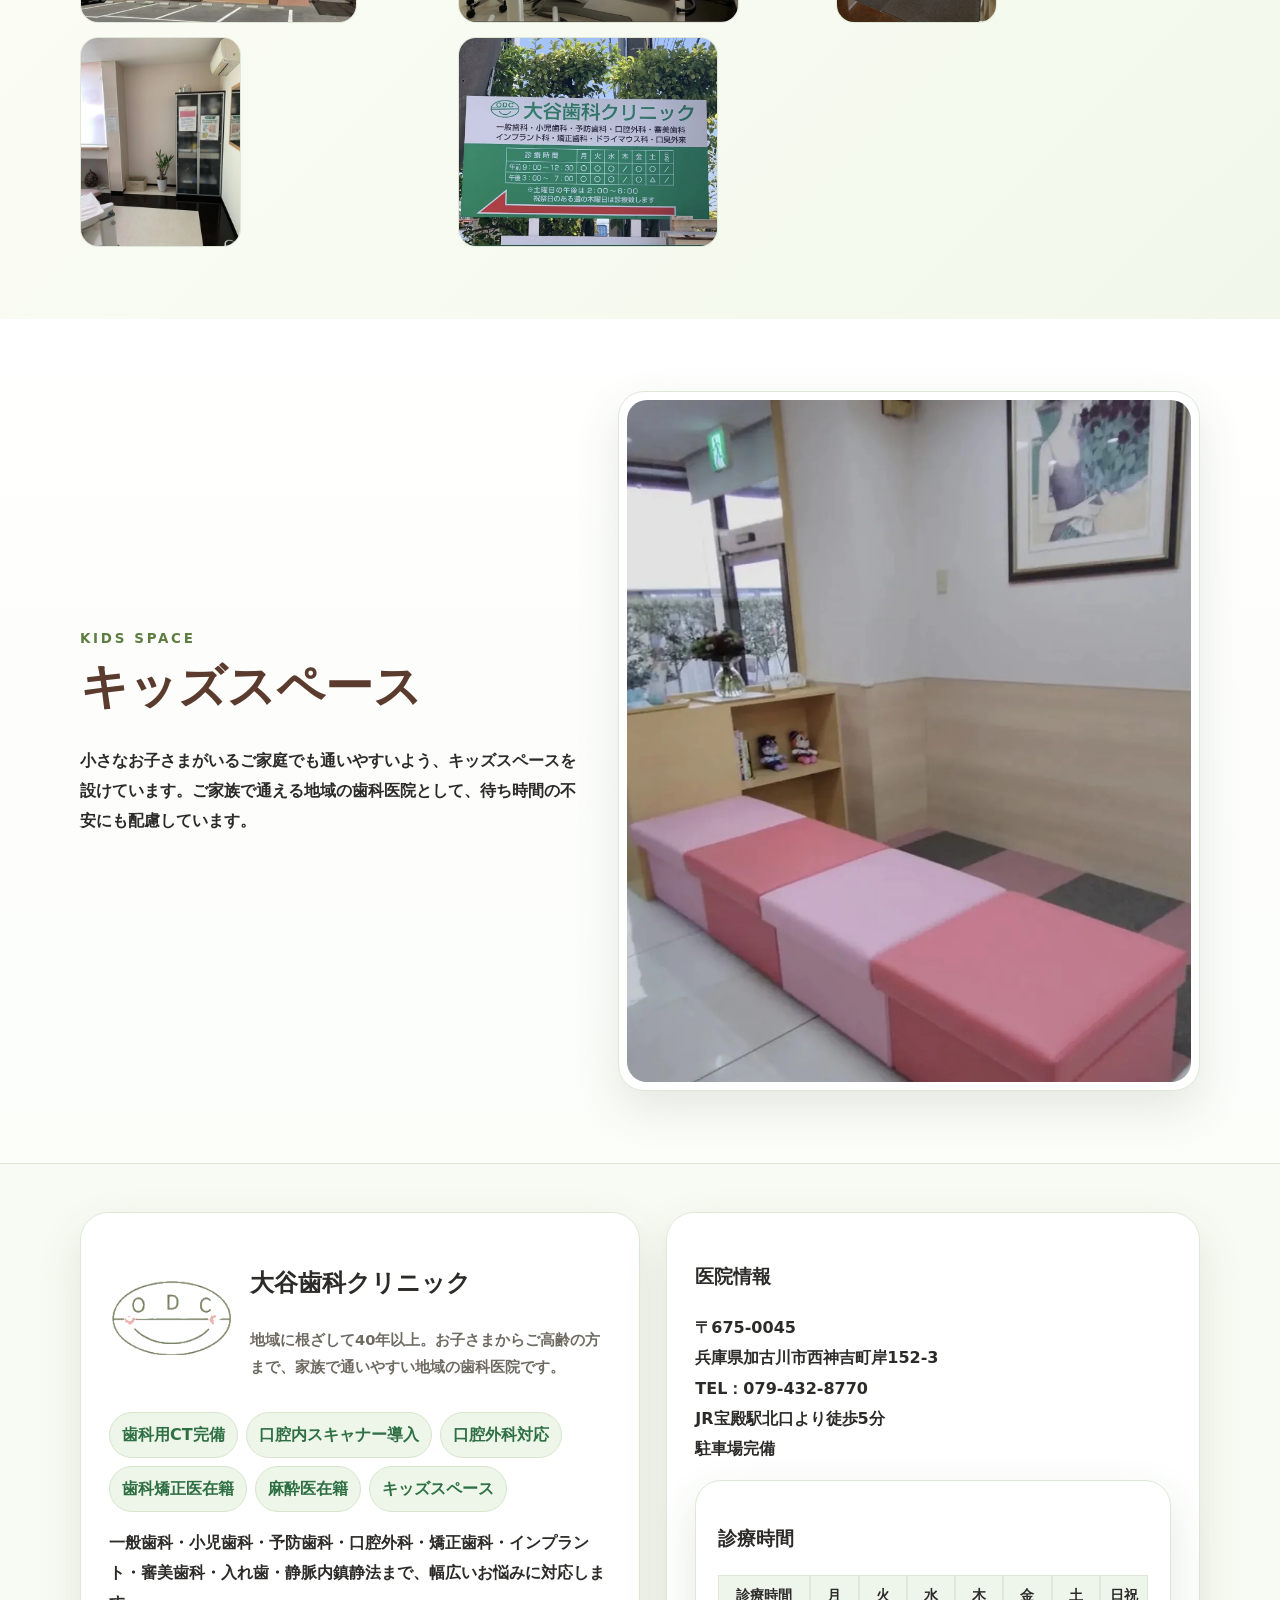
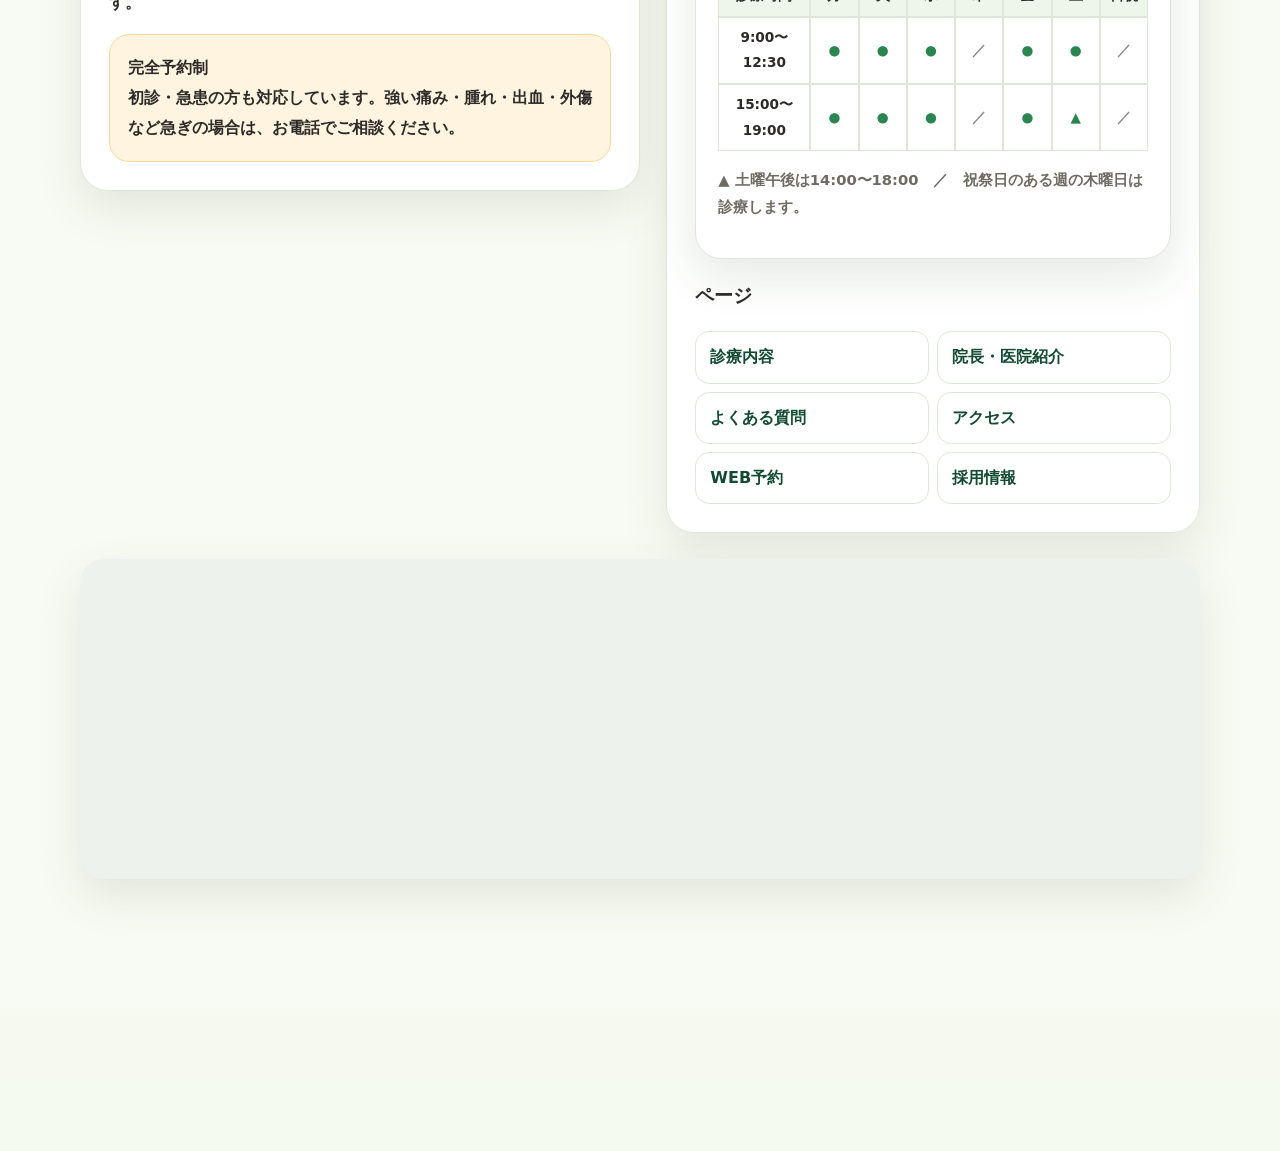
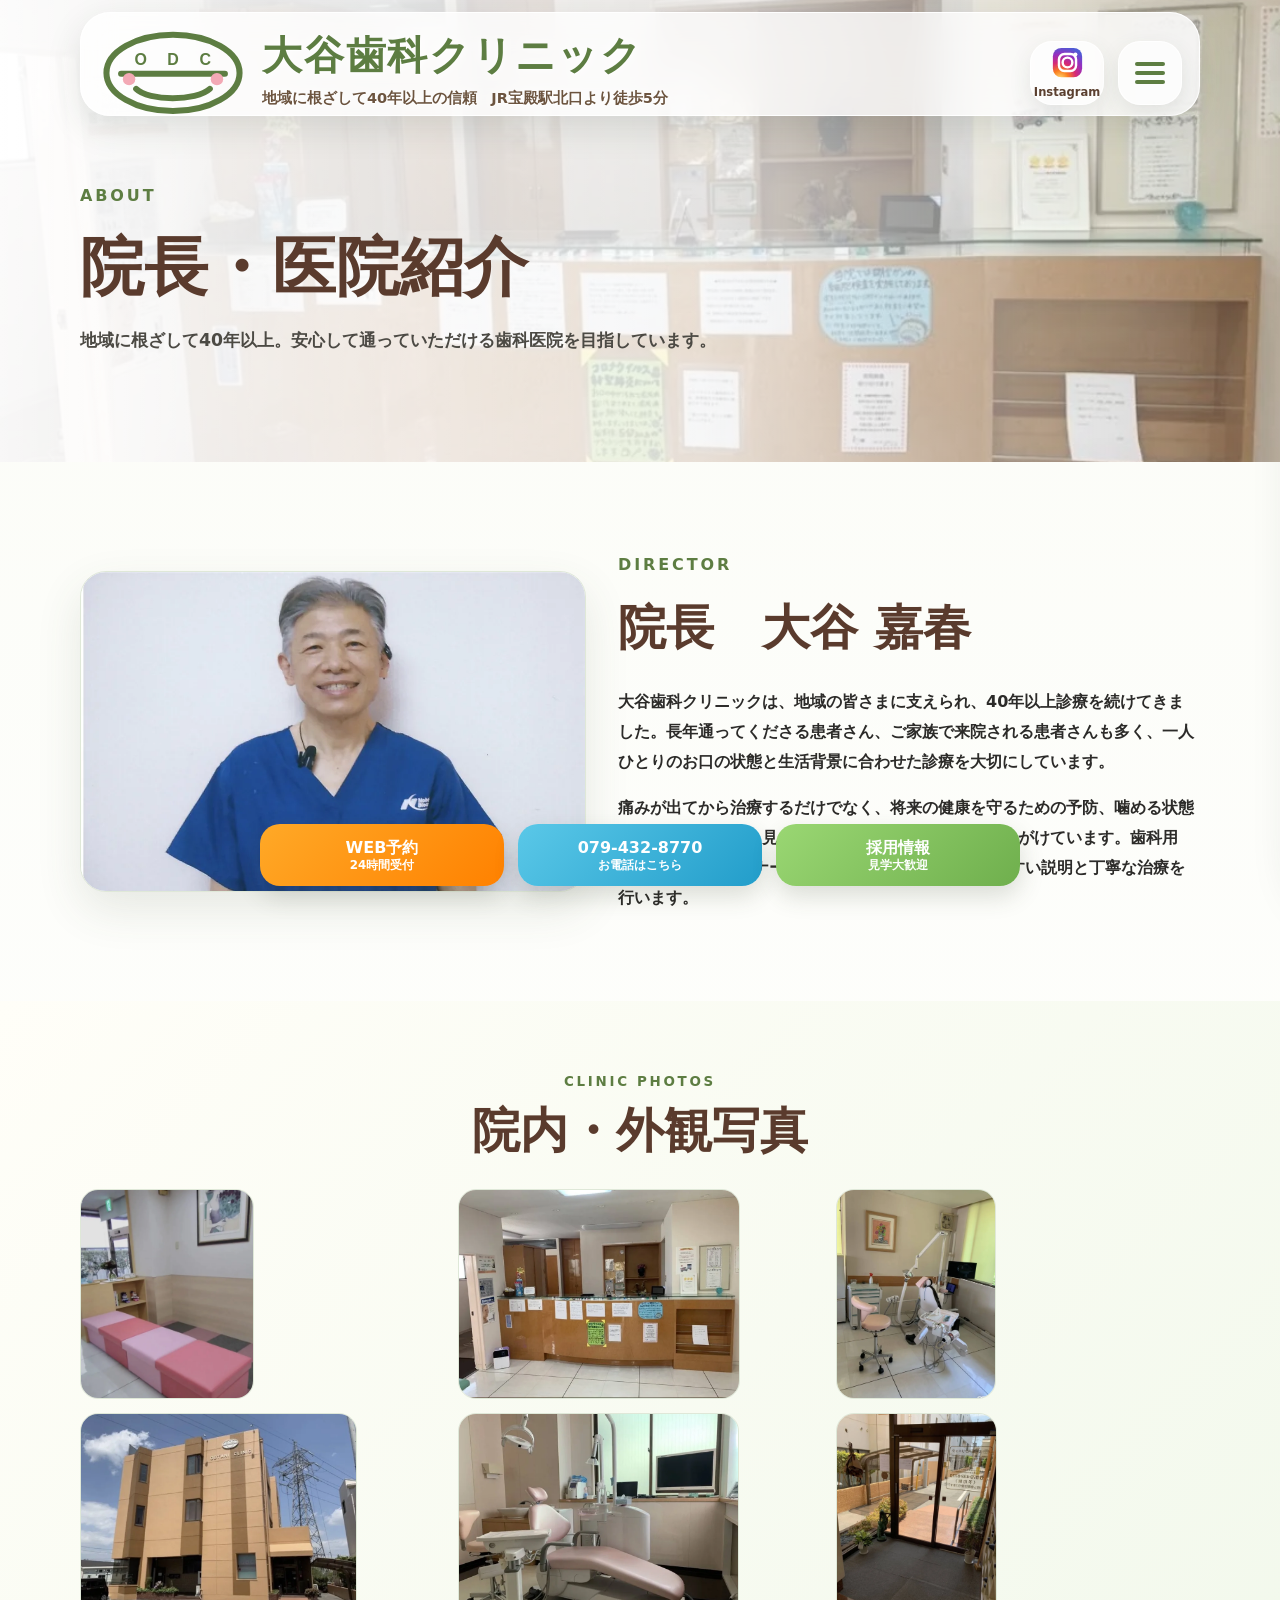
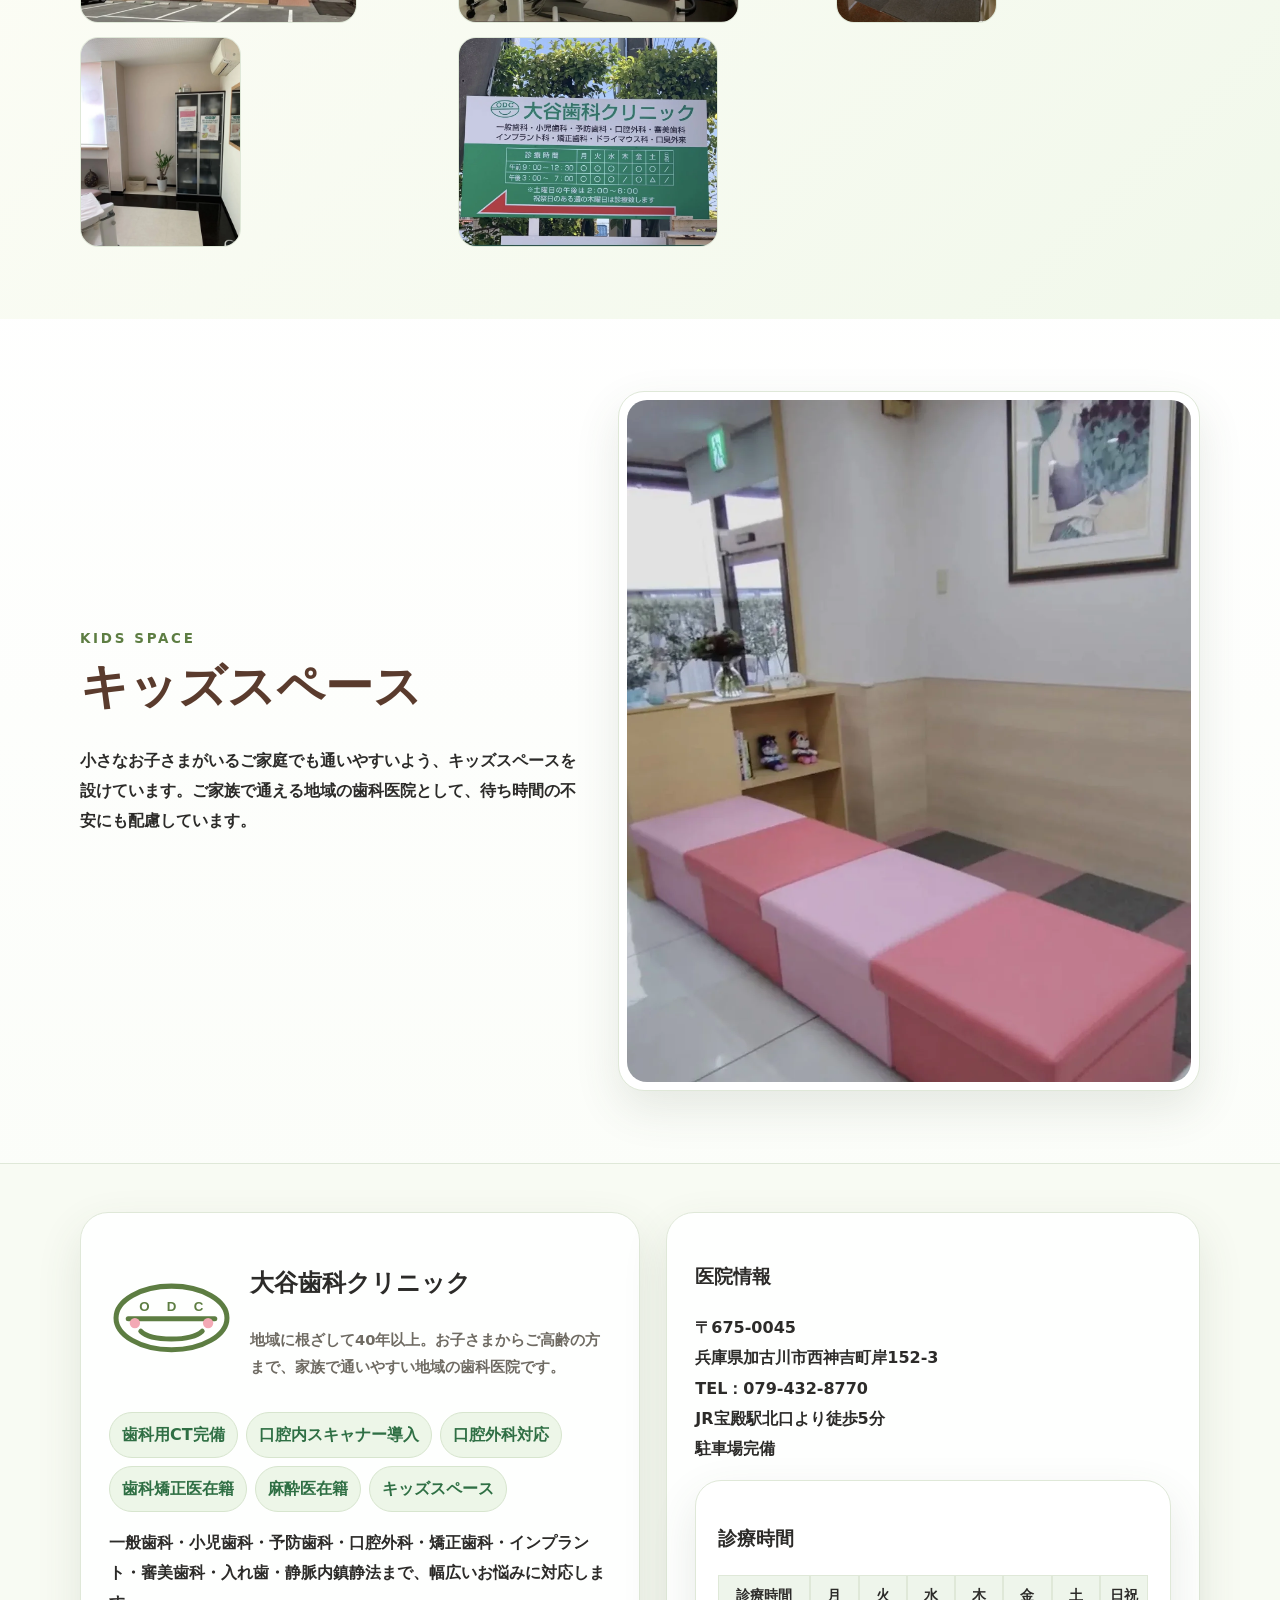
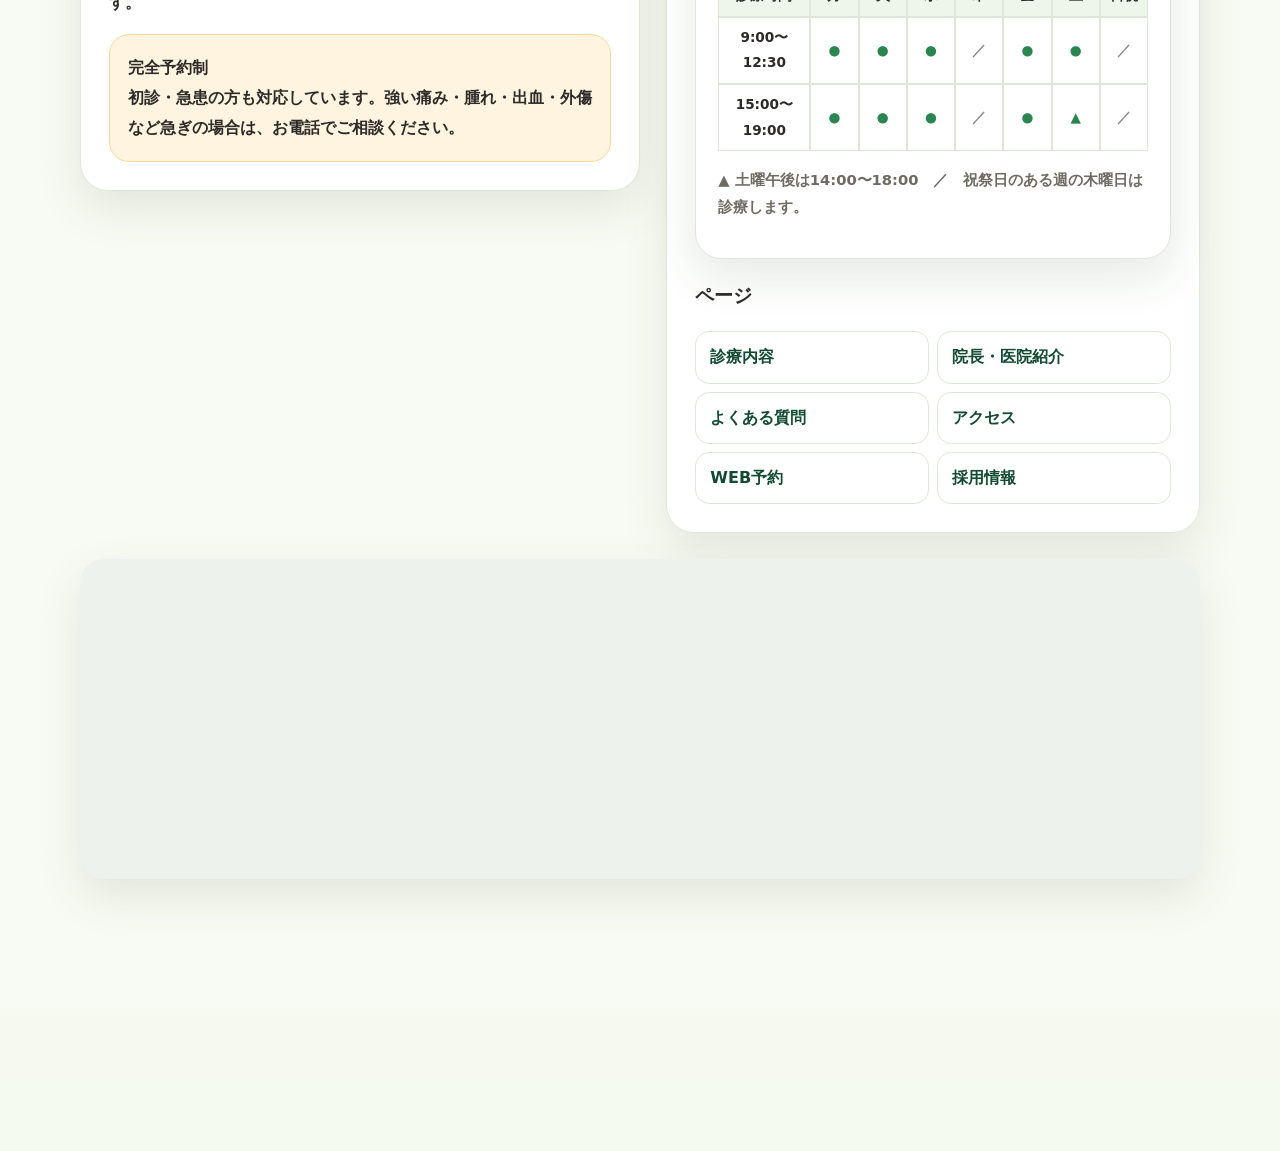
